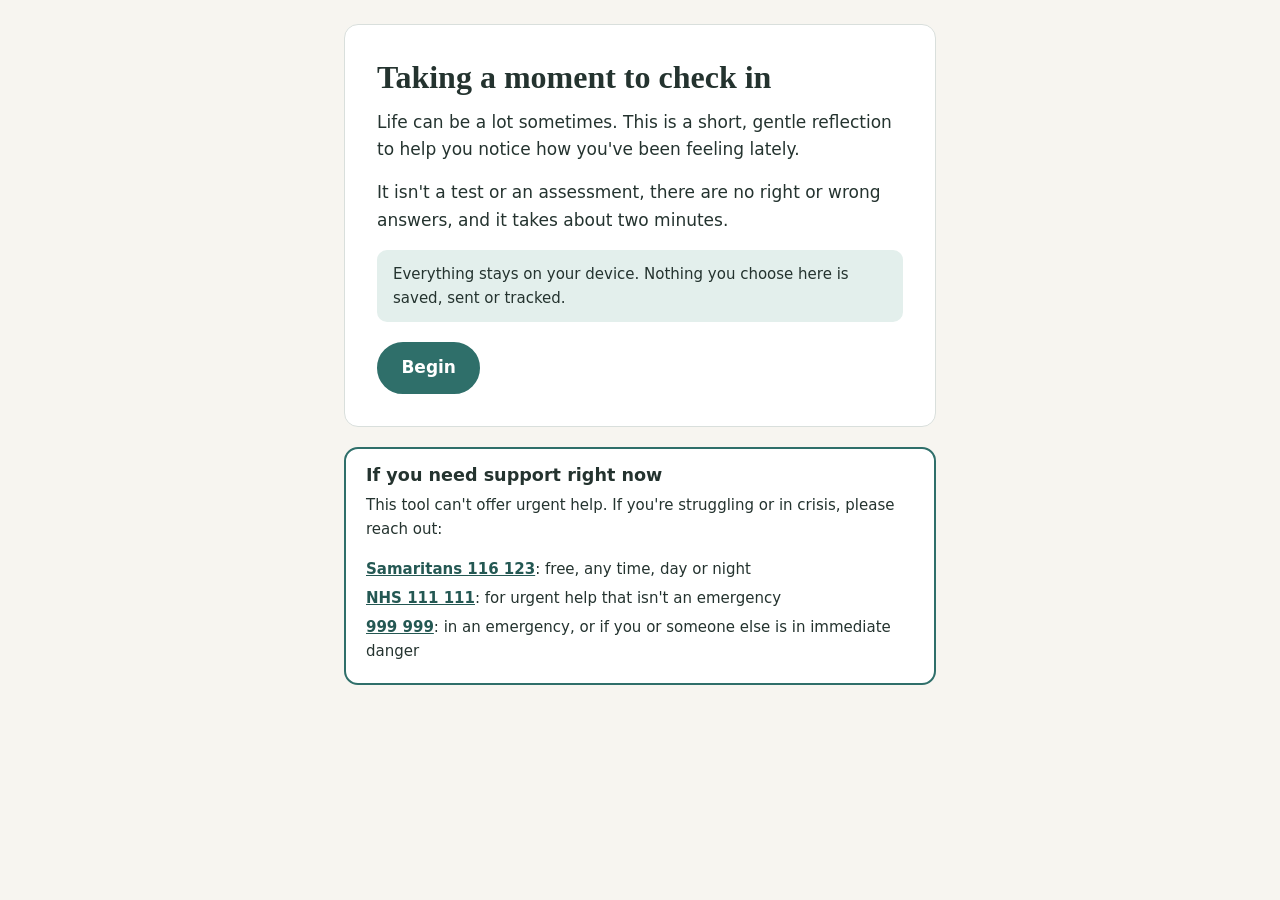
==== staging/index.html @ fbc34a71 "Add reflection widget (staging) Questionnaire with gentle result messages, optional breathing pause," ====
<!DOCTYPE html>
<html lang="en-GB">
<head>
  <meta charset="utf-8">
  <meta name="viewport" content="width=device-width, initial-scale=1">
  <title>A gentle check-in</title>

  <!-- Privacy guard: this policy tells the browser to refuse ANY network
       request to other sites (no fonts, scripts, trackers, images, fetch/XHR).
       Only our own local files may load. Even a future mistake can't leak data. -->
  <meta http-equiv="Content-Security-Policy"
        content="default-src 'none'; script-src 'self'; style-src 'self'; img-src 'self' data:; base-uri 'none'; form-action 'none'">

  <link rel="stylesheet" href="css/styles.css">
</head>
<body>
  <div class="widget" id="widget">
    <div id="stage" class="stage">
      <noscript><p class="noscript">This check-in needs JavaScript to run. If you'd like to talk to someone, please get in touch using the contact details on this website.</p></noscript>
    </div>
    <div id="crisis" class="crisis"></div>
  </div>

  <!-- Invisible area that screen readers announce (e.g. "Breathing pause started") -->
  <div id="announcer" class="sr-only" role="status" aria-live="polite"></div>

  <!-- Order matters: settings and wording first, then the logic that uses them -->
  <script src="js/config.js"></script>
  <script src="js/content.js"></script>
  <script src="js/app.js"></script>
</body>
</html>
---- staging/css/styles.css ----
/* ==========================================================================
   BRAND SETTINGS - change these to match the Squarespace site.
   Contrast notes (WCAG 2.1 AA needs 4.5:1 for text, 3:1 for borders/controls):
   if you change colours, check pairs with e.g. webaim.org/resources/contrastchecker
   ========================================================================== */
:root {
  --color-bg: #f7f5f0;            /* page background (use "transparent" to blend in) */
  --color-surface: #ffffff;       /* cards */
  --color-text: #24332f;          /* main text */
  --color-muted: #566461;         /* secondary text */
  --color-primary: #2f6f6a;       /* buttons, highlights */
  --color-primary-hover: #245853;
  --color-on-primary: #ffffff;    /* text on primary buttons */
  --color-soft: #e3efec;          /* soft tinted panels */
  --color-border: #7d8c88;        /* form control borders (3:1 vs white) */
  --color-line: #d9dfdc;          /* decorative dividers */
  --color-focus: #1a4fa0;         /* keyboard focus ring */

  /* System fonts: nothing is downloaded, so no third-party consent needed.
     To match the site font exactly it would have to be self-hosted here. */
  --font-body: system-ui, -apple-system, "Segoe UI", Roboto, "Helvetica Neue", Arial, sans-serif;
  --font-heading: Georgia, "Iowan Old Style", "Palatino Linotype", serif;

  --radius: 14px;
  --max-width: 40rem;
}

/* ---------- Base ---------- */
*, *::before, *::after { box-sizing: border-box; }

html { -webkit-text-size-adjust: 100%; }

body {
  margin: 0;
  background: var(--color-bg);
  color: var(--color-text);
  font-family: var(--font-body);
  font-size: 1.0625rem;      /* 17px */
  line-height: 1.6;
}

/* The .widget wrapper is what we measure to report the iframe height.
   Deliberately NO min-height: 100vh here, or the iframe could never shrink. */
.widget {
  max-width: var(--max-width);
  margin: 0 auto;
  padding: 1rem;
}

h1, h2, h3 {
  font-family: var(--font-heading);
  font-weight: 600;
  line-height: 1.25;
  margin: 0 0 0.75rem;
}
h1 { font-size: 1.75rem; }
h2 { font-size: 1.5rem; }
h3 { font-size: 1.2rem; }
p  { margin: 0 0 1rem; }

/* Headings receive focus when a screen changes (for screen readers);
   they shouldn't look like a focused control. */
[tabindex="-1"]:focus { outline: none; }

.sr-only {
  position: absolute; width: 1px; height: 1px; margin: -1px; padding: 0;
  overflow: hidden; clip: rect(0 0 0 0); white-space: nowrap; border: 0;
}

/* ---------- Cards and screens ---------- */
.card {
  background: var(--color-surface);
  border: 1px solid var(--color-line);
  border-radius: var(--radius);
  padding: 1.5rem 1.25rem;
}

.muted { color: var(--color-muted); }
.small { font-size: 0.9375rem; }

.privacy-note {
  background: var(--color-soft);
  border-radius: 10px;
  padding: 0.75rem 1rem;
  font-size: 0.9375rem;
}

/* ---------- Buttons ---------- */
.btn {
  display: inline-block;
  min-height: 2.75rem;                /* comfortable touch target (44px) */
  padding: 0.65rem 1.4rem;
  border: 2px solid var(--color-primary);
  border-radius: 999px;
  background: var(--color-primary);
  color: var(--color-on-primary);
  font: inherit;
  font-weight: 600;
  text-align: center;
  text-decoration: none;
  cursor: pointer;
}
.btn:hover { background: var(--color-primary-hover); border-color: var(--color-primary-hover); }

.btn-secondary {
  background: transparent;
  color: var(--color-primary);
}
.btn-secondary:hover { background: var(--color-soft); color: var(--color-primary-hover); }

.btn-row { display: flex; flex-wrap: wrap; gap: 0.75rem; margin-top: 1.25rem; }

/* Visible keyboard focus on everything interactive */
a:focus-visible, button:focus-visible, .option:has(input:focus-visible) {
  outline: 3px solid var(--color-focus);
  outline-offset: 2px;
}

/* ---------- Progress ---------- */
.progress-text { font-size: 0.9375rem; color: var(--color-muted); margin-bottom: 0.4rem; }
.progress-bar { height: 6px; background: var(--color-line); border-radius: 999px; overflow: hidden; margin-bottom: 1.25rem; }
.progress-fill { height: 100%; background: var(--color-primary); border-radius: 999px; }

/* ---------- Questions ---------- */
fieldset { border: 0; margin: 0; padding: 0; min-width: 0; }
legend { padding: 0; margin-bottom: 1rem; }
.q-prompt { display: block; font-size: 0.9375rem; color: var(--color-muted); margin-bottom: 0.35rem; }
.q-statement { display: block; font-family: var(--font-heading); font-size: 1.35rem; line-height: 1.35; }

.option {
  display: flex;
  align-items: center;
  gap: 0.75rem;
  min-height: 3rem;
  padding: 0.6rem 1rem;
  margin-bottom: 0.6rem;
  border: 2px solid var(--color-border);
  border-radius: 12px;
  background: var(--color-surface);
  cursor: pointer;
}
.option:hover { background: var(--color-soft); }
.option input { width: 1.25rem; height: 1.25rem; accent-color: var(--color-primary); flex: none; margin: 0; }
.option:has(input:checked) { border-color: var(--color-primary); background: var(--color-soft); }

.hint {
  color: var(--color-text);
  background: var(--color-soft);
  border-radius: 10px;
  padding: 0.6rem 1rem;
  margin: 0.5rem 0 0;
}

/* ---------- Results ---------- */
.reflections { padding-left: 1.2rem; margin: 0 0 1rem; }
.reflections li { margin-bottom: 0.4rem; }

.panel {
  background: var(--color-soft);
  border-radius: var(--radius);
  padding: 1.25rem;
  margin: 1.25rem 0;
}
.panel h3 { margin-top: 0; }

/* ---------- Breathing ---------- */
.breath-stage { text-align: center; padding: 0.5rem 0; }
.breath-circle-wrap { display: flex; align-items: center; justify-content: center; height: 11rem; }
.breath-circle {
  width: 8rem; height: 8rem;
  border-radius: 50%;
  background: var(--color-primary);
  opacity: 0.85;
  transform: scale(0.55);
  transition-property: transform;
  transition-timing-function: ease-in-out;
  /* transition-duration is set from JS to match the breathing timings */
}
.breath-circle.expanded { transform: scale(1); }
.breath-cue { font-family: var(--font-heading); font-size: 1.4rem; min-height: 2.2rem; margin: 0.5rem 0 0.75rem; }

/* ---------- Crisis footer ---------- */
.crisis {
  margin-top: 1.25rem;
  padding: 1rem 1.25rem;
  border: 2px solid var(--color-primary);
  border-radius: var(--radius);
  background: var(--color-surface);
  font-size: 0.9375rem;
}
.crisis h2 { font-size: 1.1rem; font-family: var(--font-body); font-weight: 700; margin-bottom: 0.4rem; }
.crisis ul { list-style: none; margin: 0; padding: 0; }
.crisis li { margin-bottom: 0.3rem; }
.crisis a { color: var(--color-primary-hover); font-weight: 700; }

.noscript { padding: 1rem; }

/* ---------- Larger screens ---------- */
@media (min-width: 40em) {
  .widget { padding: 1.5rem; }
  .card { padding: 2rem; }
  h1 { font-size: 2rem; }
}

/* ---------- Reduced motion ----------
   Removes the circle animation entirely. The words "Breathe in / out" still
   guide the exercise, so nothing is lost. */
@media (prefers-reduced-motion: reduce) {
  *, *::before, *::after {
    transition: none !important;
    animation: none !important;
    scroll-behavior: auto !important;
  }
}
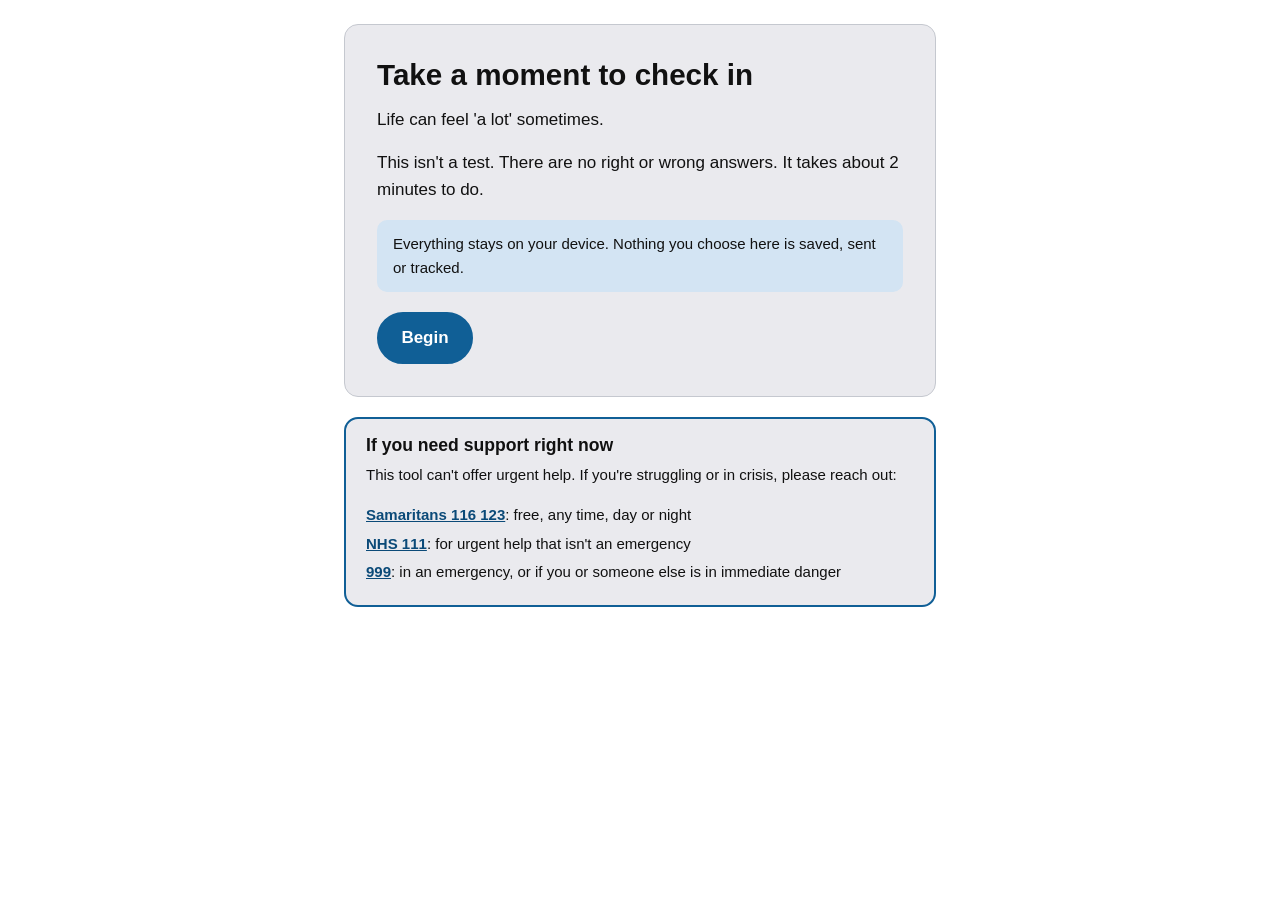
==== commit a52d1df6: "Add collapsible teaser box to declutter busy embed pages The widget can now start as a small box wit" ====
--- a/staging/index.html
+++ b/staging/index.html
@@ -18,7 +18,7 @@
     <div id="stage" class="stage">
       <noscript><p class="noscript">This check-in needs JavaScript to run. If you'd like to talk to someone, please get in touch using the contact details on this website.</p></noscript>
     </div>
-    <div id="crisis" class="crisis"></div>
+    <div id="crisis" class="crisis" hidden></div>
   </div>
 
   <!-- Invisible area that screen readers announce (e.g. "Breathing pause started") -->
--- a/staging/css/styles.css
+++ b/staging/css/styles.css
@@ -4,22 +4,25 @@
    if you change colours, check pairs with e.g. webaim.org/resources/contrastchecker
    ========================================================================== */
 :root {
-  --color-bg: #f7f5f0;            /* page background (use "transparent" to blend in) */
-  --color-surface: #ffffff;       /* cards */
-  --color-text: #24332f;          /* main text */
-  --color-muted: #566461;         /* secondary text */
-  --color-primary: #2f6f6a;       /* buttons, highlights */
-  --color-primary-hover: #245853;
+  /* Taken from lianedavidscounselling.co.uk: a black page, so the widget sits
+     as pale cards on black, with the site's blue accent. All text pairs are
+     at least 4.8:1 (AA needs 4.5:1); borders/controls are above 3:1. */
+  --color-bg: transparent;        /* around the cards: transparent shows the Squarespace page behind the frame */
+  --color-surface: #eaeaee;       /* cards (the site's pale grey) */
+  --color-text: #111111;          /* main text */
+  --color-muted: #4a4f57;         /* secondary text */
+  --color-primary: #105f96;       /* buttons, highlights (a touch darker than the site's #1470af, which just misses AA) */
+  --color-primary-hover: #0b4a78;
   --color-on-primary: #ffffff;    /* text on primary buttons */
-  --color-soft: #e3efec;          /* soft tinted panels */
-  --color-border: #7d8c88;        /* form control borders (3:1 vs white) */
-  --color-line: #d9dfdc;          /* decorative dividers */
-  --color-focus: #1a4fa0;         /* keyboard focus ring */
-
-  /* System fonts: nothing is downloaded, so no third-party consent needed.
-     To match the site font exactly it would have to be self-hosted here. */
-  --font-body: system-ui, -apple-system, "Segoe UI", Roboto, "Helvetica Neue", Arial, sans-serif;
-  --font-heading: Georgia, "Iowan Old Style", "Palatino Linotype", serif;
+  --color-soft: #d3e4f3;          /* soft tinted panels (pale blue) */
+  --color-border: #6b7078;        /* form control borders */
+  --color-line: #c5c8cf;          /* decorative dividers */
+  --color-focus: #0b4a78;         /* keyboard focus ring */
+
+  /* System fonts, as on the main site: nothing is downloaded, so no
+     third-party consent needed. */
+  --font-body: "Helvetica Neue", Helvetica, Arial, sans-serif;
+  --font-heading: Verdana, Geneva, sans-serif;
 
   --radius: 14px;
   --max-width: 40rem;
@@ -53,9 +56,9 @@
   line-height: 1.25;
   margin: 0 0 0.75rem;
 }
-h1 { font-size: 1.75rem; }
-h2 { font-size: 1.5rem; }
-h3 { font-size: 1.2rem; }
+h1 { font-size: 1.6rem; }
+h2 { font-size: 1.4rem; }
+h3 { font-size: 1.15rem; }
 p  { margin: 0 0 1rem; }
 
 /* Headings receive focus when a screen changes (for screen readers);
@@ -77,6 +80,9 @@
 
 .muted { color: var(--color-muted); }
 .small { font-size: 0.9375rem; }
+
+.teaser { text-align: center; }
+.teaser .btn-row { justify-content: center; }
 
 .privacy-note {
   background: var(--color-soft);
@@ -125,7 +131,7 @@
 fieldset { border: 0; margin: 0; padding: 0; min-width: 0; }
 legend { padding: 0; margin-bottom: 1rem; }
 .q-prompt { display: block; font-size: 0.9375rem; color: var(--color-muted); margin-bottom: 0.35rem; }
-.q-statement { display: block; font-family: var(--font-heading); font-size: 1.35rem; line-height: 1.35; }
+.q-statement { display: block; font-family: var(--font-heading); font-size: 1.2rem; line-height: 1.4; }
 
 .option {
   display: flex;
@@ -199,7 +205,7 @@
 @media (min-width: 40em) {
   .widget { padding: 1.5rem; }
   .card { padding: 2rem; }
-  h1 { font-size: 2rem; }
+  h1 { font-size: 1.85rem; }
 }
 
 /* ---------- Reduced motion ----------
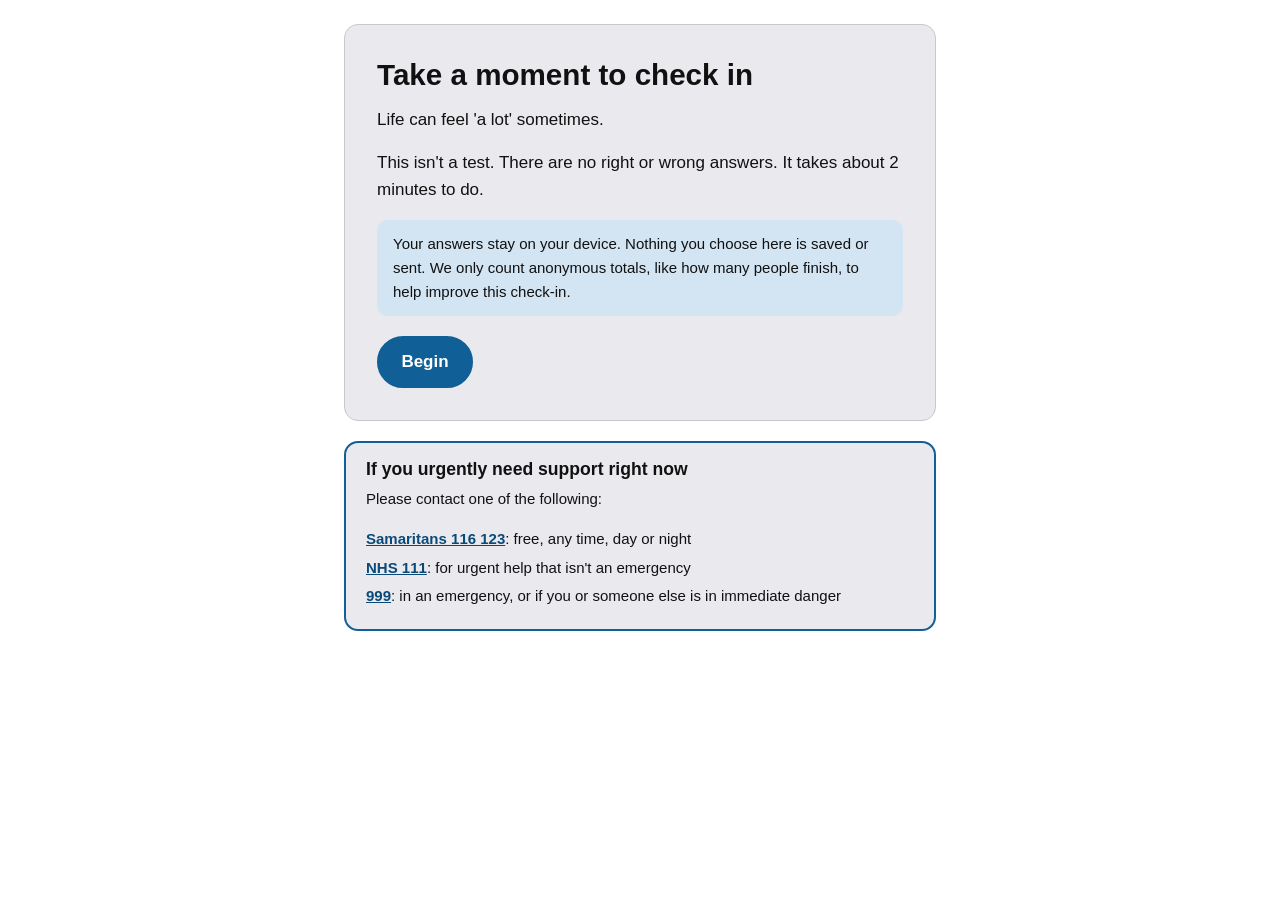
==== commit 68cced7f: "Add anonymous usage counts via GoatCounter Counts how far visits get (started, questions reached, fi" ====
--- a/staging/index.html
+++ b/staging/index.html
@@ -7,9 +7,11 @@
 
   <!-- Privacy guard: this policy tells the browser to refuse ANY network
        request to other sites (no fonts, scripts, trackers, images, fetch/XHR).
-       Only our own local files may load. Even a future mistake can't leak data. -->
+       Only our own local files may load. The one exception is GoatCounter,
+       which receives the anonymous usage counts (see config.js) and nothing
+       else. Even a future mistake can't send data anywhere other than that. -->
   <meta http-equiv="Content-Security-Policy"
-        content="default-src 'none'; script-src 'self'; style-src 'self'; img-src 'self' data:; base-uri 'none'; form-action 'none'">
+        content="default-src 'none'; script-src 'self'; style-src 'self'; img-src 'self' data: https://*.goatcounter.com; connect-src https://*.goatcounter.com; base-uri 'none'; form-action 'none'">
 
   <link rel="stylesheet" href="css/styles.css">
 </head>
